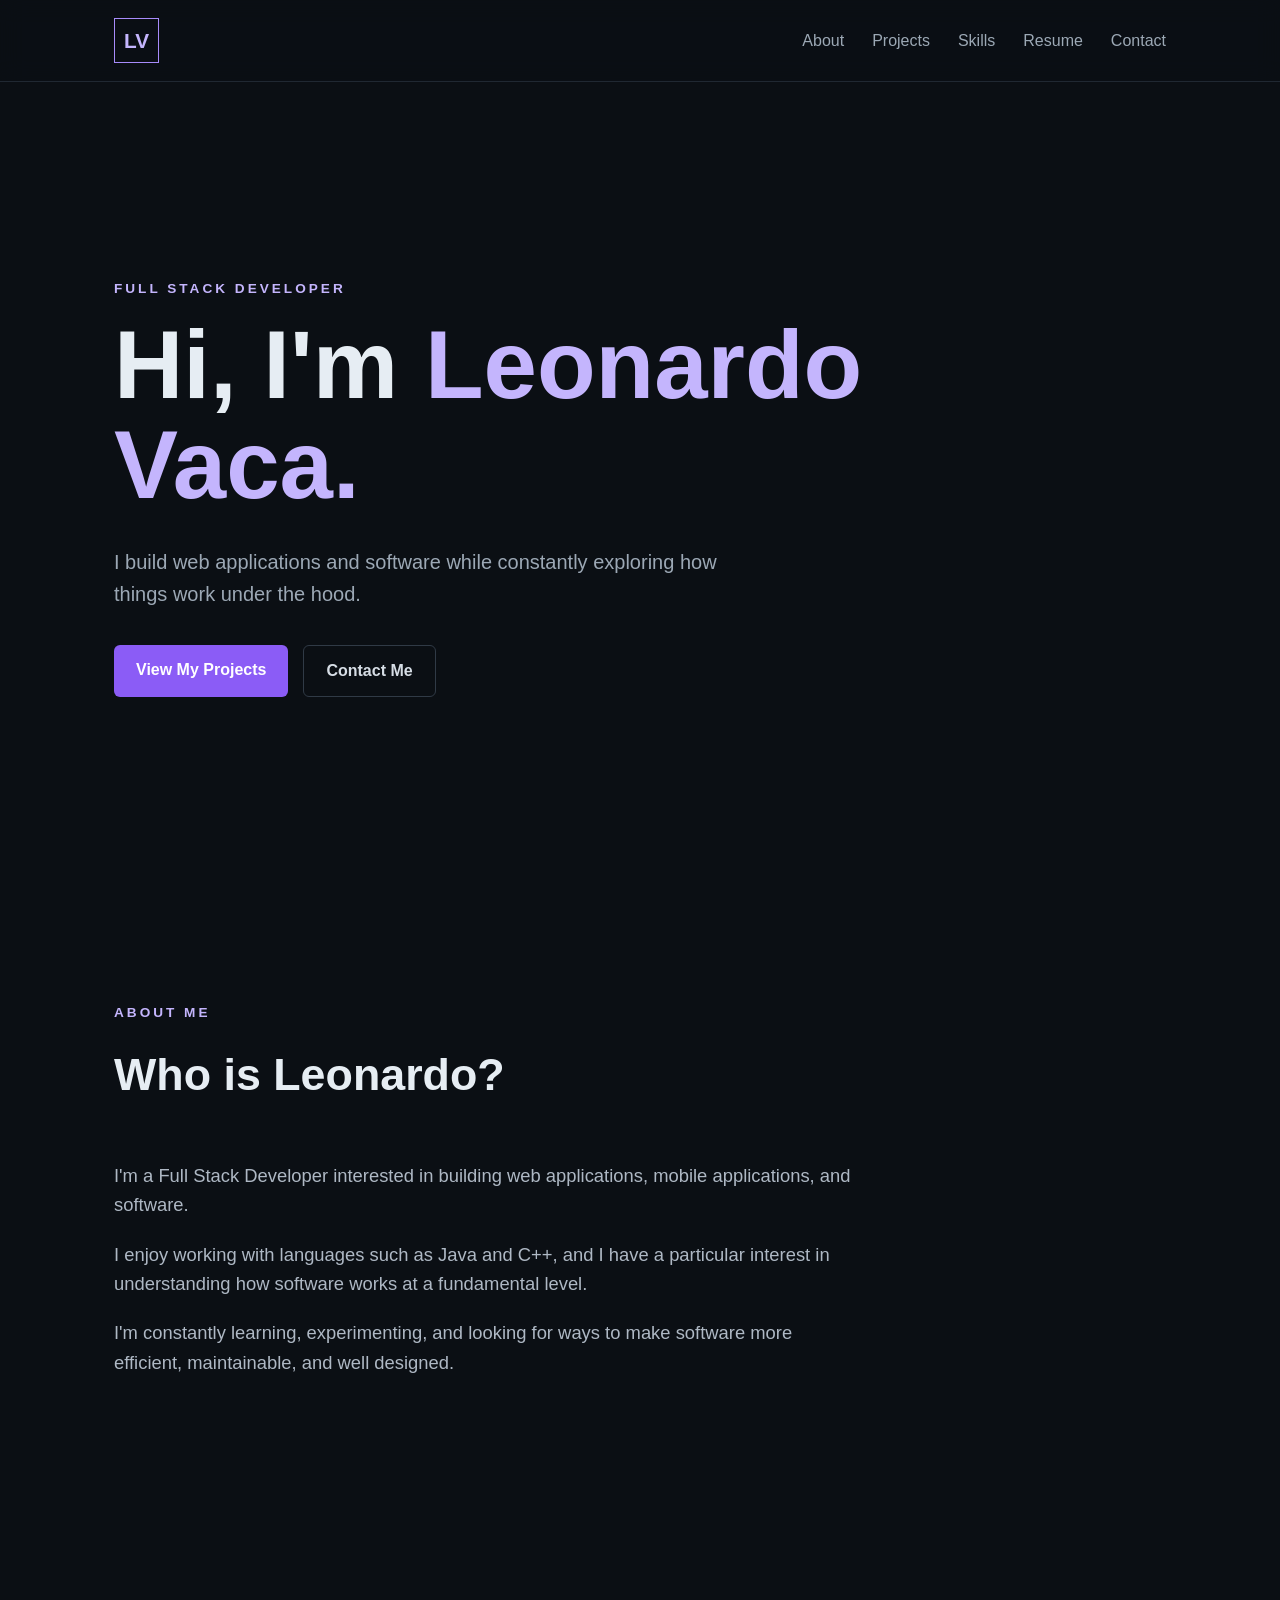
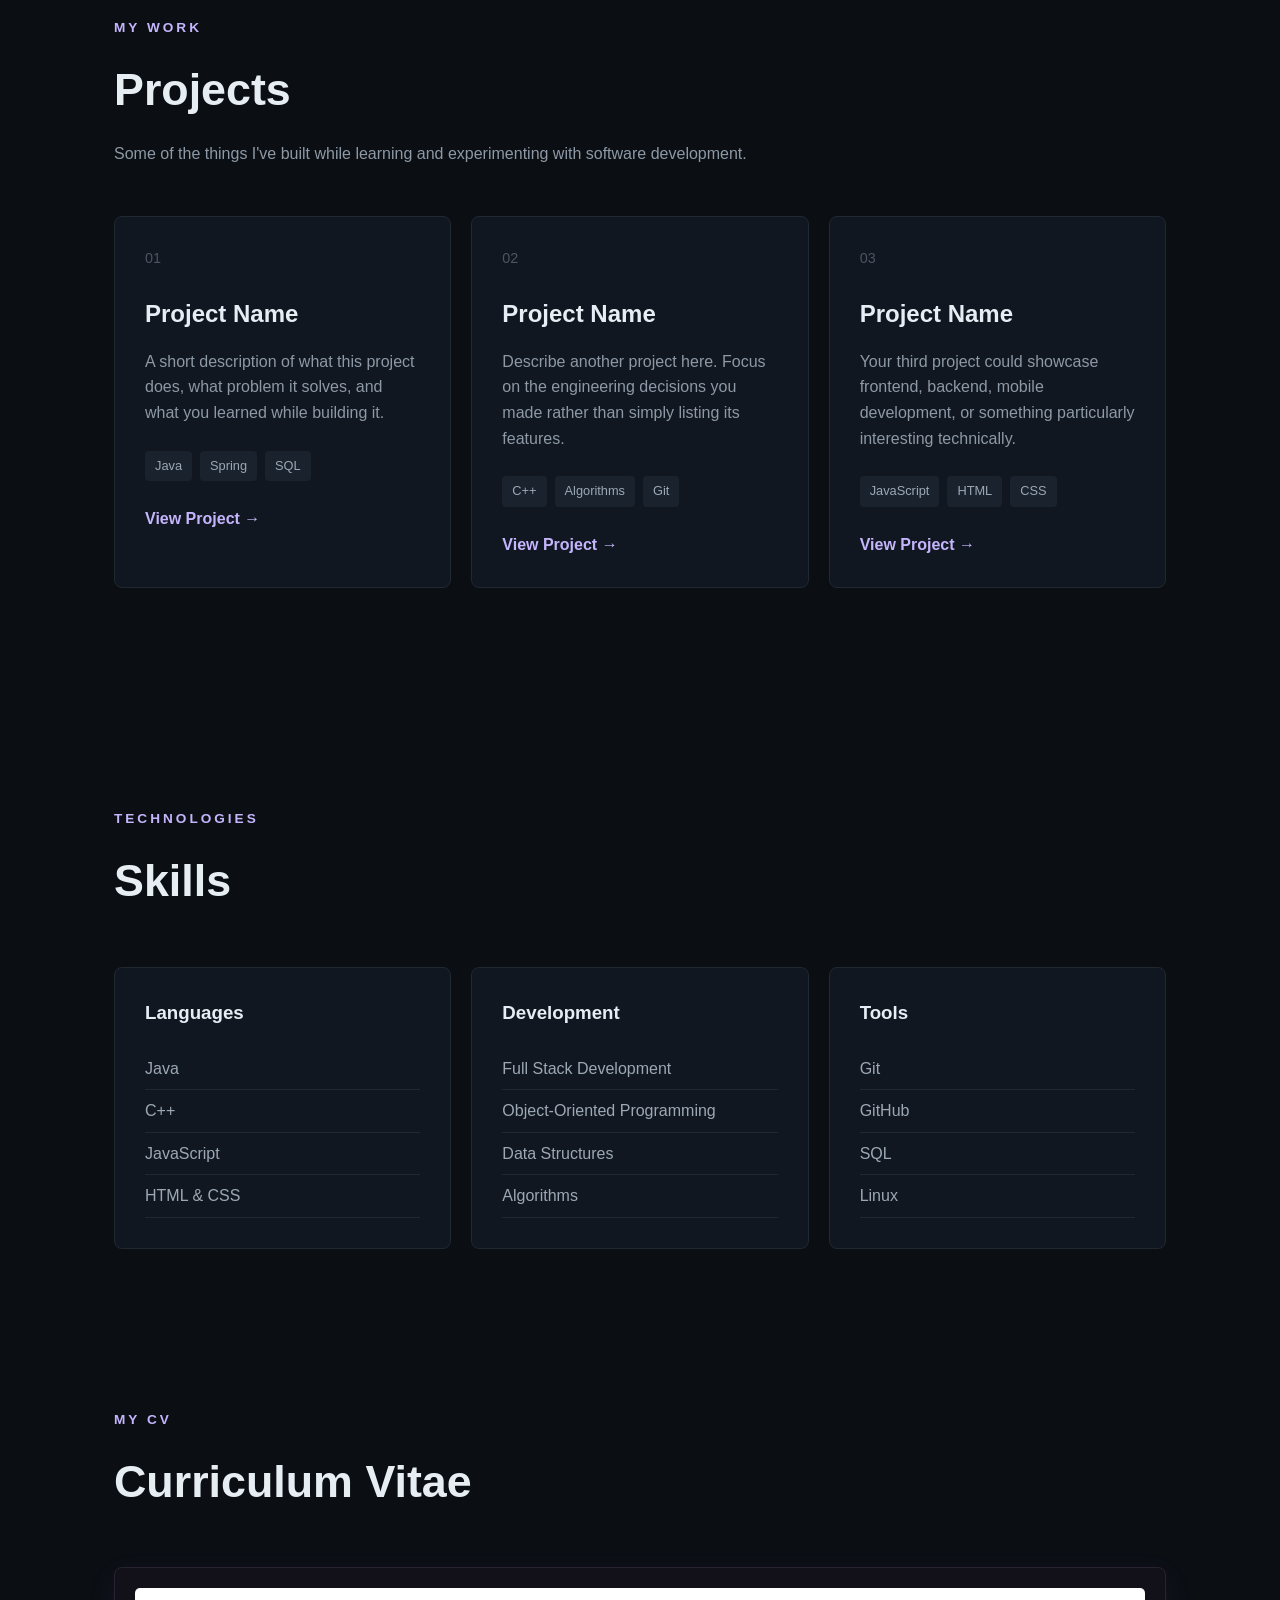
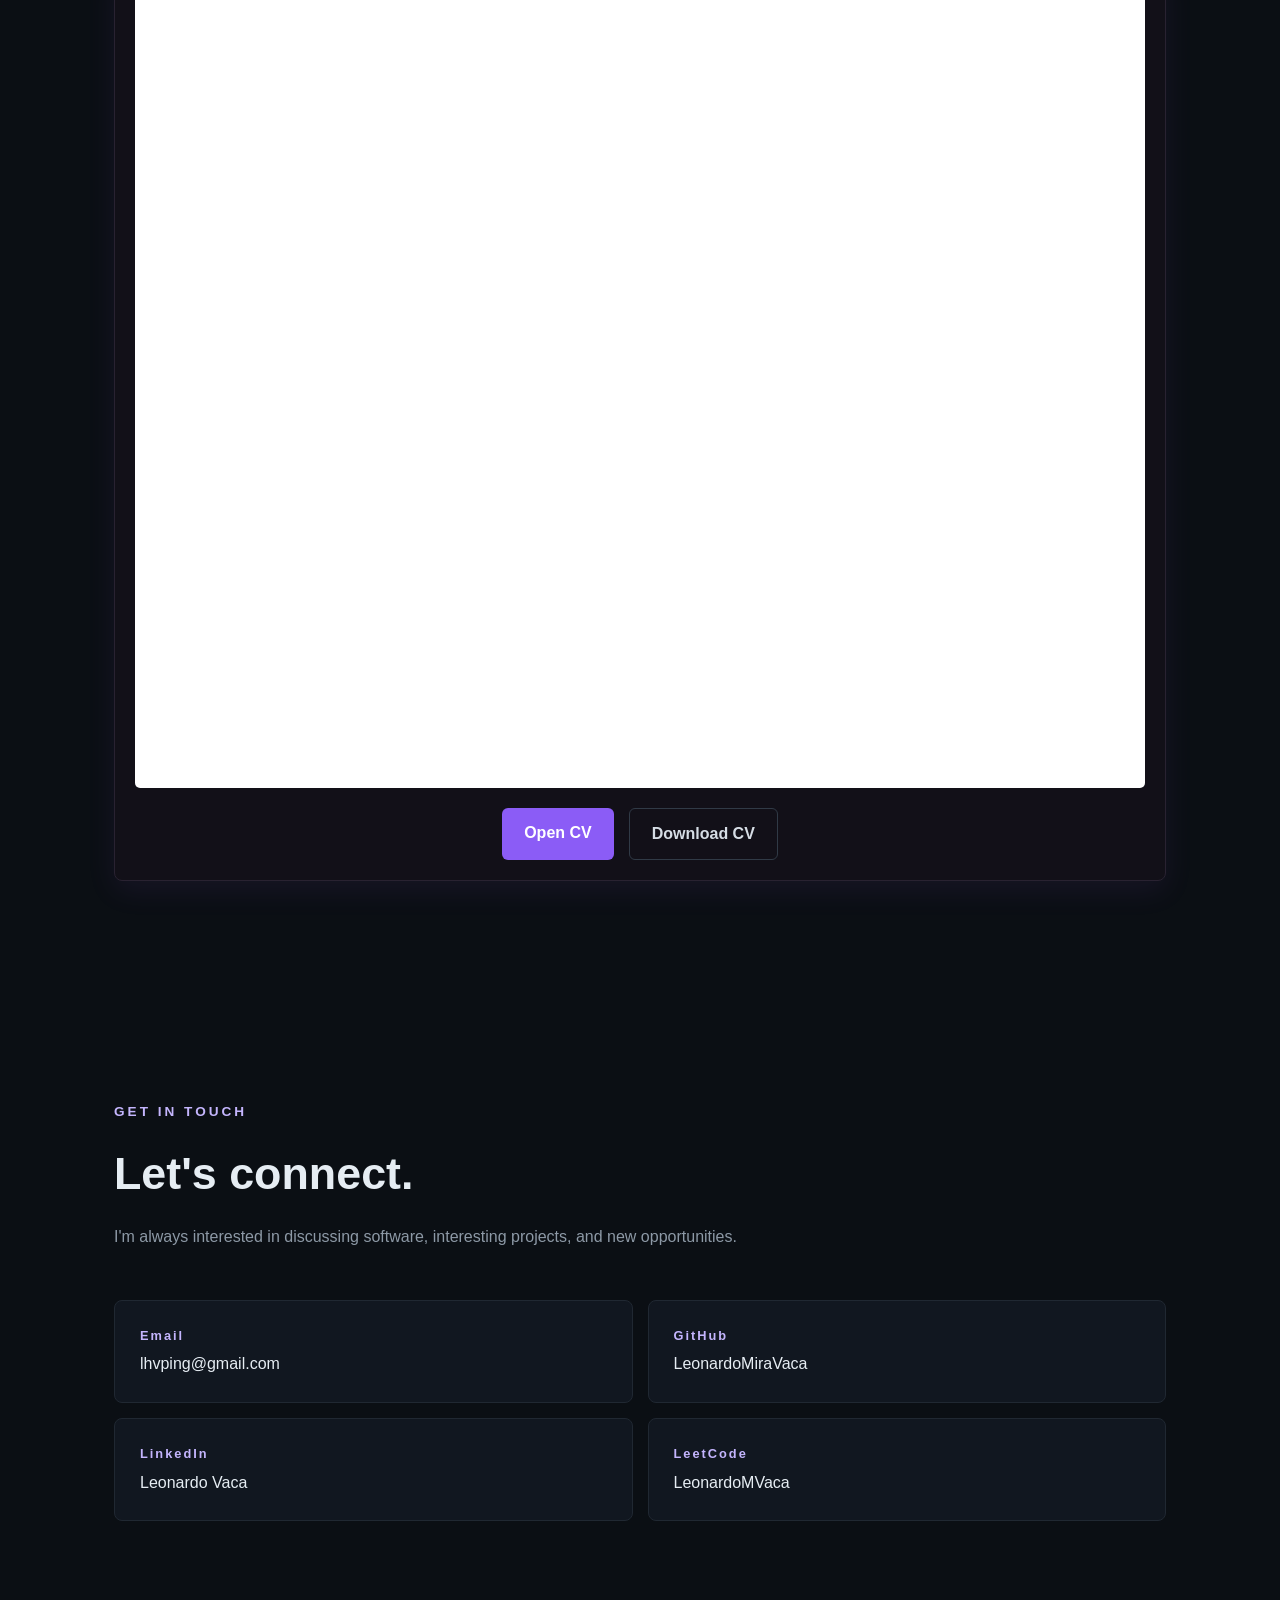
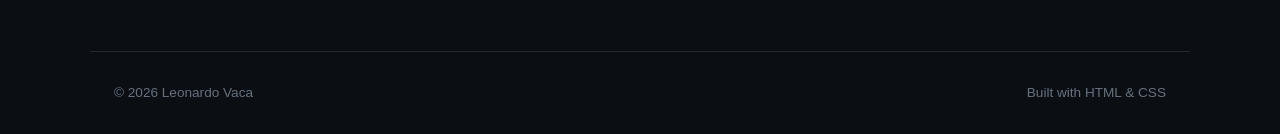
==== index.html @ f17a668e "Change the whole website" ====
<!DOCTYPE html>
<html lang="en">
<head>
    <meta charset="UTF-8">

    <meta name="viewport" content="width=device-width, initial-scale=1.0">

    <meta name="description"
          content="Leonardo Vaca — Full Stack Developer portfolio, projects, skills and resume.">

    <meta name="keywords"
          content="Leonardo Vaca, Full Stack Developer, Java, C++, JavaScript, Web Development">

    <meta name="author" content="Leonardo Vaca">

    <title>Leonardo Vaca | Full Stack Developer</title>

    <link rel="icon" href="LVlogo.png">

    <link rel="stylesheet" href="Style.css">
</head>

<body>

    <!-- Navigation -->
    <header class="navbar">
        <nav>
            <a href="#home" class="logo">LV</a>

            <div class="nav-links">
                <a href="#about">About</a>
                <a href="#projects">Projects</a>
                <a href="#skills">Skills</a>
                <a href="#resume">Resume</a>
                <a href="#contact">Contact</a>
            </div>
        </nav>
    </header>


    <main>

        <!-- Hero -->
        <section id="home" class="hero">

            <div class="hero-content">

                <p class="eyebrow">
                    FULL STACK DEVELOPER
                </p>

                <h1>
                    Hi, I'm <span>Leonardo Vaca.</span>
                </h1>

                <p class="hero-description">
                    I build web applications and software while constantly
                    exploring how things work under the hood.
                </p>

                <div class="hero-buttons">
                    <a href="#projects" class="button primary">
                        View My Projects
                    </a>

                    <a href="#contact" class="button secondary">
                        Contact Me
                    </a>
                </div>

            </div>

        </section>


        <!-- About -->
        <section id="about" class="section">

            <div class="section-heading">
                <p class="eyebrow">ABOUT ME</p>
                <h2>Who is Leonardo?</h2>
            </div>

            <div class="about-content">

                <p>
                    I'm a Full Stack Developer interested in building web
                    applications, mobile applications, and software.
                </p>

                <p>
                    I enjoy working with languages such as Java and C++,
                    and I have a particular interest in understanding how
                    software works at a fundamental level.
                </p>

                <p>
                    I'm constantly learning, experimenting, and looking for
                    ways to make software more efficient, maintainable,
                    and well designed.
                </p>

            </div>

        </section>


        <!-- Projects -->
        <section id="projects" class="section">

            <div class="section-heading">
                <p class="eyebrow">MY WORK</p>
                <h2>Projects</h2>
                <p>
                    Some of the things I've built while learning and
                    experimenting with software development.
                </p>
            </div>


            <div class="project-grid">

                <article class="project-card">

                    <div class="project-number">
                        01
                    </div>

                    <h3>Project Name</h3>

                    <p>
                        A short description of what this project does,
                        what problem it solves, and what you learned
                        while building it.
                    </p>

                    <div class="technologies">
                        <span>Java</span>
                        <span>Spring</span>
                        <span>SQL</span>
                    </div>

                    <a href="#" class="project-link">
                        View Project →
                    </a>

                </article>


                <article class="project-card">

                    <div class="project-number">
                        02
                    </div>

                    <h3>Project Name</h3>

                    <p>
                        Describe another project here. Focus on the
                        engineering decisions you made rather than
                        simply listing its features.
                    </p>

                    <div class="technologies">
                        <span>C++</span>
                        <span>Algorithms</span>
                        <span>Git</span>
                    </div>

                    <a href="#" class="project-link">
                        View Project →
                    </a>

                </article>


                <article class="project-card">

                    <div class="project-number">
                        03
                    </div>

                    <h3>Project Name</h3>

                    <p>
                        Your third project could showcase frontend,
                        backend, mobile development, or something
                        particularly interesting technically.
                    </p>

                    <div class="technologies">
                        <span>JavaScript</span>
                        <span>HTML</span>
                        <span>CSS</span>
                    </div>

                    <a href="#" class="project-link">
                        View Project →
                    </a>

                </article>

            </div>

        </section>


        <!-- Skills -->
        <section id="skills" class="section">

            <div class="section-heading">
                <p class="eyebrow">TECHNOLOGIES</p>
                <h2>Skills</h2>
            </div>


            <div class="skills-grid">

                <div class="skill-category">
                    <h3>Languages</h3>

                    <ul>
                        <li>Java</li>
                        <li>C++</li>
                        <li>JavaScript</li>
                        <li>HTML & CSS</li>
                    </ul>
                </div>


                <div class="skill-category">
                    <h3>Development</h3>

                    <ul>
                        <li>Full Stack Development</li>
                        <li>Object-Oriented Programming</li>
                        <li>Data Structures</li>
                        <li>Algorithms</li>
                    </ul>
                </div>


                <div class="skill-category">
                    <h3>Tools</h3>

                    <ul>
                        <li>Git</li>
                        <li>GitHub</li>
                        <li>SQL</li>
                        <li>Linux</li>
                    </ul>
                </div>

            </div>

        </section>

                <!-- Resume -->
            <section id="resume" class="section resume-section">

                <div class="section-heading">
                    <p class="eyebrow">MY CV</p>

                    <h2>Curriculum Vitae</h2>
                </div>

                <div class="cv-container">

                    <iframe
                        src="CV.pdf"
                        title="Leonardo Vaca CV">
                    </iframe>

                    <div class="cv-actions">
                        <a
                            href="CV.pdf"
                            target="_blank"
                            rel="noopener noreferrer"
                            class="button primary">
                            Open CV
                        </a>

                        <a
                            href="CV.pdf"
                            download="Leonardo-Vaca-CV.pdf"
                            class="button secondary">
                            Download CV
                        </a>
                    </div>

                </div>

            </section>


        <!-- Contact -->
        <section id="contact" class="section contact-section">

            <div class="section-heading">
                <p class="eyebrow">GET IN TOUCH</p>

                <h2>Let's connect.</h2>

                <p>
                    I'm always interested in discussing software,
                    interesting projects, and new opportunities.
                </p>
            </div>


            <div class="contact-links">

                <a href="mailto:lhvping@gmail.com">
                    <span>Email</span>
                    lhvping@gmail.com
                </a>

                <a href="https://github.com/LeonardoMiraVaca"
                   target="_blank"
                   rel="noopener noreferrer">
                    <span>GitHub</span>
                    LeonardoMiraVaca
                </a>

                <a href="https://www.linkedin.com/in/leonardo-vaca2578/"
                   target="_blank"
                   rel="noopener noreferrer">
                    <span>LinkedIn</span>
                    Leonardo Vaca
                </a>

                <a href="https://leetcode.com/u/LeonardoMVaca/"
                   target="_blank"
                   rel="noopener noreferrer">
                    <span>LeetCode</span>
                    LeonardoMVaca
                </a>

            </div>

        </section>

    </main>


    <!-- Footer -->
    <footer>

        <p>
            © 2026 Leonardo Vaca
        </p>

        <p>
            Built with HTML & CSS
        </p>

    </footer>

</body>
</html>
---- Style.css ----
/* =========================
   Global
========================= */

* {
    margin: 0;
    padding: 0;
    box-sizing: border-box;
}

html {
    scroll-behavior: smooth;
}

body {
    background: #0b0f14;
    color: #e6edf3;
    font-family: Arial, Helvetica, sans-serif;
    line-height: 1.6;
}

a {
    color: inherit;
    text-decoration: none;
}

section {
    scroll-margin-top: 80px;
}


/* =========================
   Navigation
========================= */

.navbar {
    position: sticky;
    top: 0;
    z-index: 1000;

    background: rgba(11, 15, 20, 0.9);
    backdrop-filter: blur(12px);

    border-bottom: 1px solid #202832;
}

.navbar nav {
    max-width: 1100px;
    margin: auto;

    padding: 18px 24px;

    display: flex;
    justify-content: space-between;
    align-items: center;
}

.logo {
    font-size: 1.3rem;
    font-weight: bold;

    border: 1px solid #a78bfa;
    padding: 5px 9px;

    color: #c4b5fd;
}

.nav-links {
    display: flex;
    gap: 28px;
}

.nav-links a {
    color: #9ca8b5;
    transition: 0.2s;
}

.nav-links a:hover {
    color: #c4b5fd;
}


/* =========================
   Hero
========================= */

.hero {
    min-height: 90vh;

    max-width: 1100px;
    margin: auto;

    padding: 120px 24px;

    display: flex;
    align-items: center;
}

.hero-content {
    max-width: 800px;
}

.eyebrow {
    color: #c4b5fd;

    font-size: 0.85rem;
    font-weight: bold;

    letter-spacing: 3px;

    margin-bottom: 15px;
}

.hero h1 {
    font-size: clamp(3rem, 8vw, 6rem);
    line-height: 1.05;

    margin-bottom: 30px;
}

.hero h1 span {
    color: #c4b5fd;
}

.hero-description {
    max-width: 650px;

    font-size: 1.25rem;
    color: #9ca8b5;

    margin-bottom: 35px;
}


/* =========================
   Buttons
========================= */

.hero-buttons {
    display: flex;
    gap: 15px;
    flex-wrap: wrap;
}

.button {
    display: inline-block;

    padding: 12px 22px;

    border-radius: 6px;

    font-weight: bold;

    transition: 0.2s;
}

.button.primary {
    background: #8b5cf6;
    color: white;
}

.button.primary:hover {
    background: #7c3aed;
    transform: translateY(-2px);
}

.button.secondary {
    border: 1px solid #303a46;
    color: #d6dde5;
}

.button.secondary:hover {
    border-color: #a78bfa;
    color: #c4b5fd;
}


/* =========================
   Sections
========================= */

.section {
    max-width: 1100px;

    margin: auto;

    padding: 110px 24px;
}

.section-heading {
    max-width: 700px;

    margin-bottom: 50px;
}

.section-heading h2 {
    font-size: 2.8rem;
    margin-bottom: 15px;
}

.section-heading > p:last-child {
    color: #8d99a6;
}


/* =========================
   About
========================= */

.about-content {
    max-width: 750px;

    font-size: 1.15rem;
    color: #aeb8c4;
}

.about-content p {
    margin-bottom: 20px;
}


/* =========================
   Projects
========================= */

.project-grid {
    display: grid;

    grid-template-columns: repeat(3, 1fr);

    gap: 20px;
}

.project-card {
    background: #111720;

    border: 1px solid #202832;

    padding: 30px;

    border-radius: 8px;

    transition: 0.25s;
}

.project-card:hover {
    transform: translateY(-6px);

    border-color: #8b5cf6;
}

.project-number {
    color: #4b5563;

    font-size: 0.9rem;

    margin-bottom: 25px;
}

.project-card h3 {
    font-size: 1.5rem;

    margin-bottom: 15px;
}

.project-card p {
    color: #8d99a6;

    margin-bottom: 25px;
}

.technologies {
    display: flex;

    flex-wrap: wrap;

    gap: 8px;

    margin-bottom: 25px;
}

.technologies span {
    background: #1a222d;

    color: #9ca8b5;

    padding: 5px 10px;

    border-radius: 4px;

    font-size: 0.8rem;
}

.project-link {
    color: #c4b5fd;

    font-weight: bold;
}


/* =========================
   Skills
========================= */

.skills-grid {
    display: grid;

    grid-template-columns: repeat(3, 1fr);

    gap: 20px;
}

.skill-category {
    padding: 30px;

    background: #111720;

    border: 1px solid #202832;

    border-radius: 8px;
}

.skill-category h3 {
    margin-bottom: 20px;
}

.skill-category ul {
    list-style: none;
}

.skill-category li {
    color: #9ca8b5;

    padding: 8px 0;

    border-bottom: 1px solid #202832;
}


/* =========================
   Resume
========================= */

.resume-section {
    padding-top: 50px;
}

.resume-card {
    background: #111720;

    border: 1px solid #202832;

    border-radius: 8px;

    padding: 45px;

    display: flex;

    justify-content: space-between;

    align-items: center;

    gap: 30px;
}

.resume-card h2 {
    font-size: 2.3rem;

    margin-bottom: 10px;
}

.resume-card p:last-child {
    color: #8d99a6;
}


/* =========================
   Contact
========================= */

.contact-section {
    padding-bottom: 130px;
}

.contact-links {
    display: grid;

    grid-template-columns: repeat(2, 1fr);

    gap: 15px;
}

.contact-links a {
    padding: 25px;

    background: #111720;

    border: 1px solid #202832;

    border-radius: 8px;

    transition: 0.2s;
}

.contact-links a:hover {
    border-color: #8b5cf6;
}

.contact-links span {
    display: block;

    color: #c4b5fd;

    font-size: 0.8rem;

    font-weight: bold;

    letter-spacing: 2px;

    margin-bottom: 5px;
}


/* =========================
   Footer
========================= */

footer {
    border-top: 1px solid #202832;

    max-width: 1100px;

    margin: auto;

    padding: 30px 24px;

    display: flex;

    justify-content: space-between;

    color: #66717d;

    font-size: 0.85rem;
}


/* =========================
   Mobile
========================= */

@media (max-width: 800px) {

    .nav-links {
        gap: 12px;

        font-size: 0.85rem;
    }

    .hero {
        min-height: 80vh;

        padding-top: 80px;
    }

    .project-grid,
    .skills-grid {
        grid-template-columns: 1fr;
    }

    .contact-links {
        grid-template-columns: 1fr;
    }

    .resume-card {
        flex-direction: column;

        align-items: flex-start;
    }
}


@media (max-width: 500px) {

    .navbar nav {
        padding: 15px;
    }

    .nav-links {
        display: none;
    }

    .hero {
        padding: 80px 20px;
    }

    .section {
        padding: 80px 20px;
    }

    .hero h1 {
        font-size: 3rem;
    }

    .section-heading h2 {
        font-size: 2.2rem;
    }

    footer {
        flex-direction: column;
        gap: 10px;
    }
}

/* =========================
   CV
========================= */

.cv-container {
    width: 100%;

    background: #121018;

    border: 1px solid #292231;

    border-radius: 8px;

    padding: 20px;

    box-shadow: 0 10px 30px rgba(168, 85, 247, 0.08);
}

.cv-container iframe {
    width: 100%;
    height: 800px;

    display: block;

    border: none;

    border-radius: 5px;

    background: #ffffff;
}

.cv-actions {
    display: flex;

    justify-content: center;

    gap: 15px;

    margin-top: 20px;

    flex-wrap: wrap;
}


/* =========================
   CV Mobile
========================= */

@media (max-width: 800px) {

    .cv-container {
        padding: 10px;
    }

    .cv-container iframe {
        height: 600px;
    }
}

@media (max-width: 500px) {

    .cv-container iframe {
        height: 500px;
    }

    .cv-actions {
        flex-direction: column;
    }

    .cv-actions .button {
        width: 100%;
        text-align: center;
    }
}
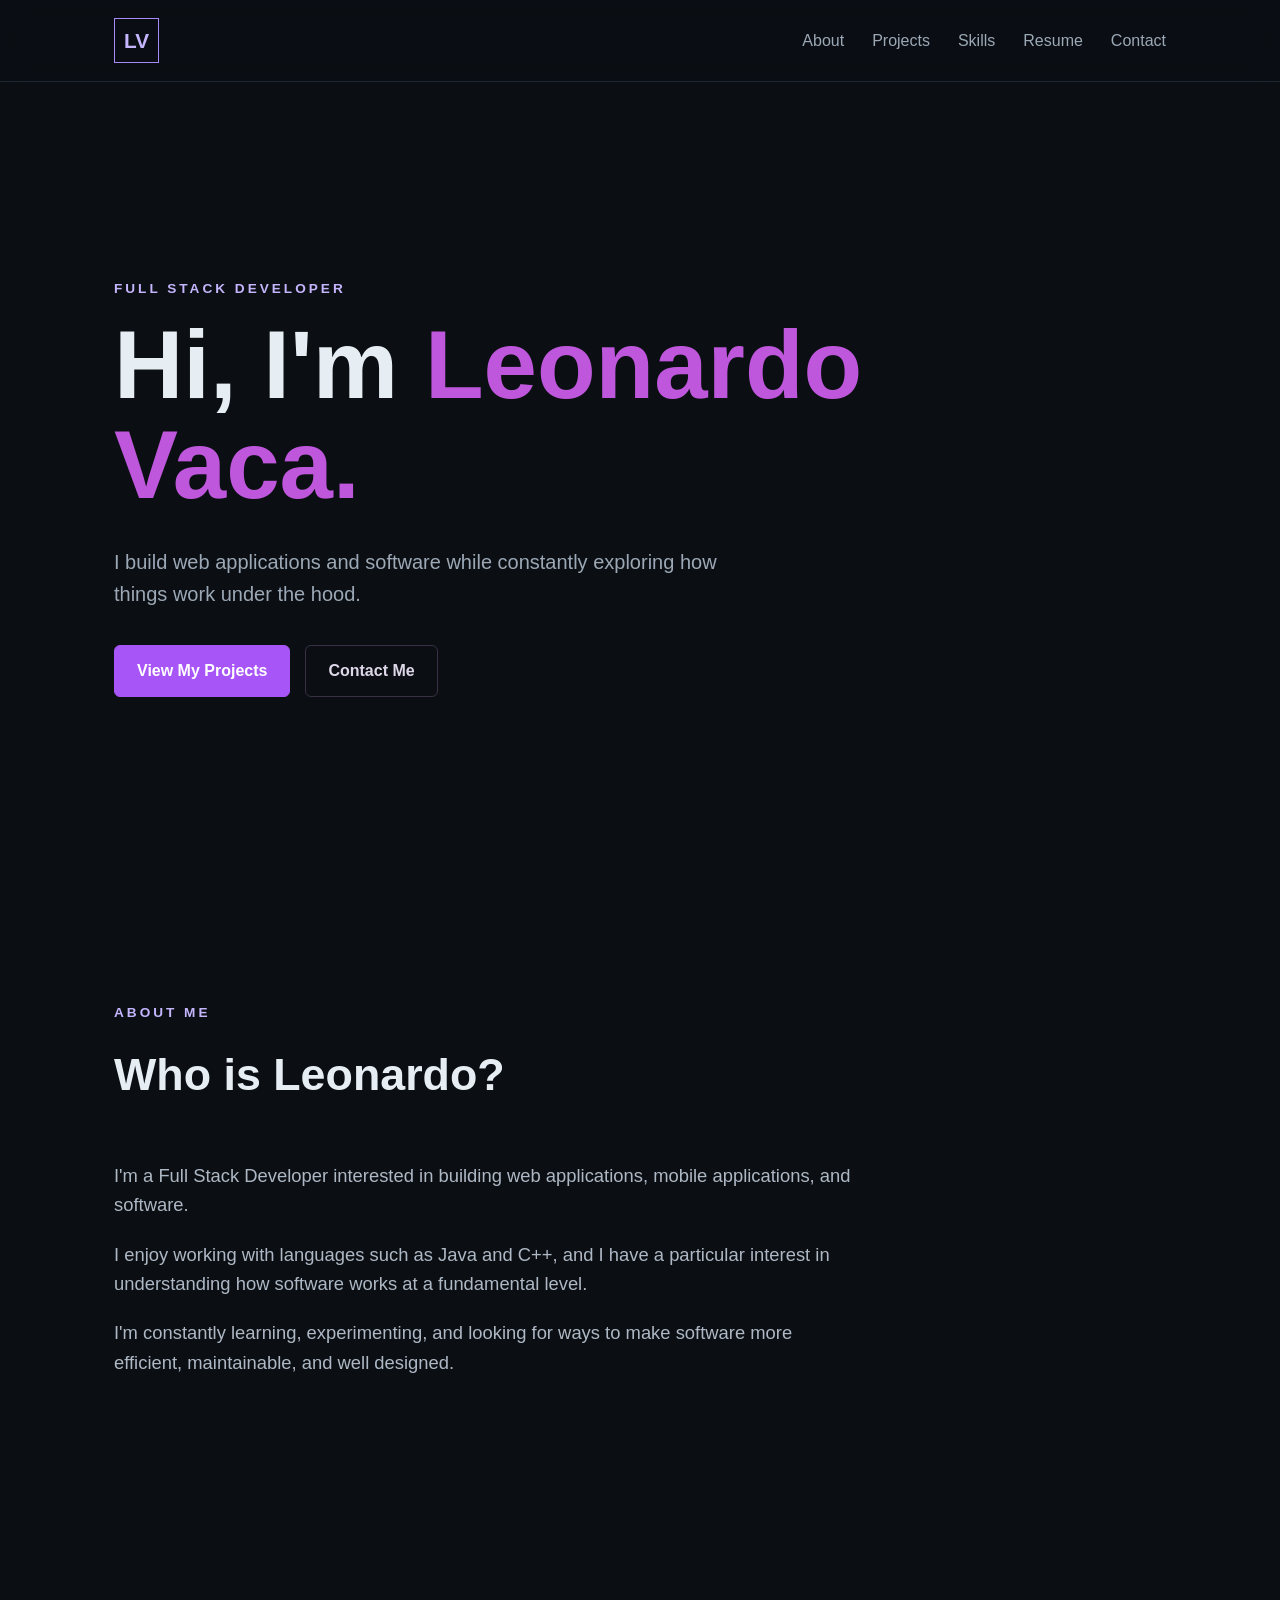
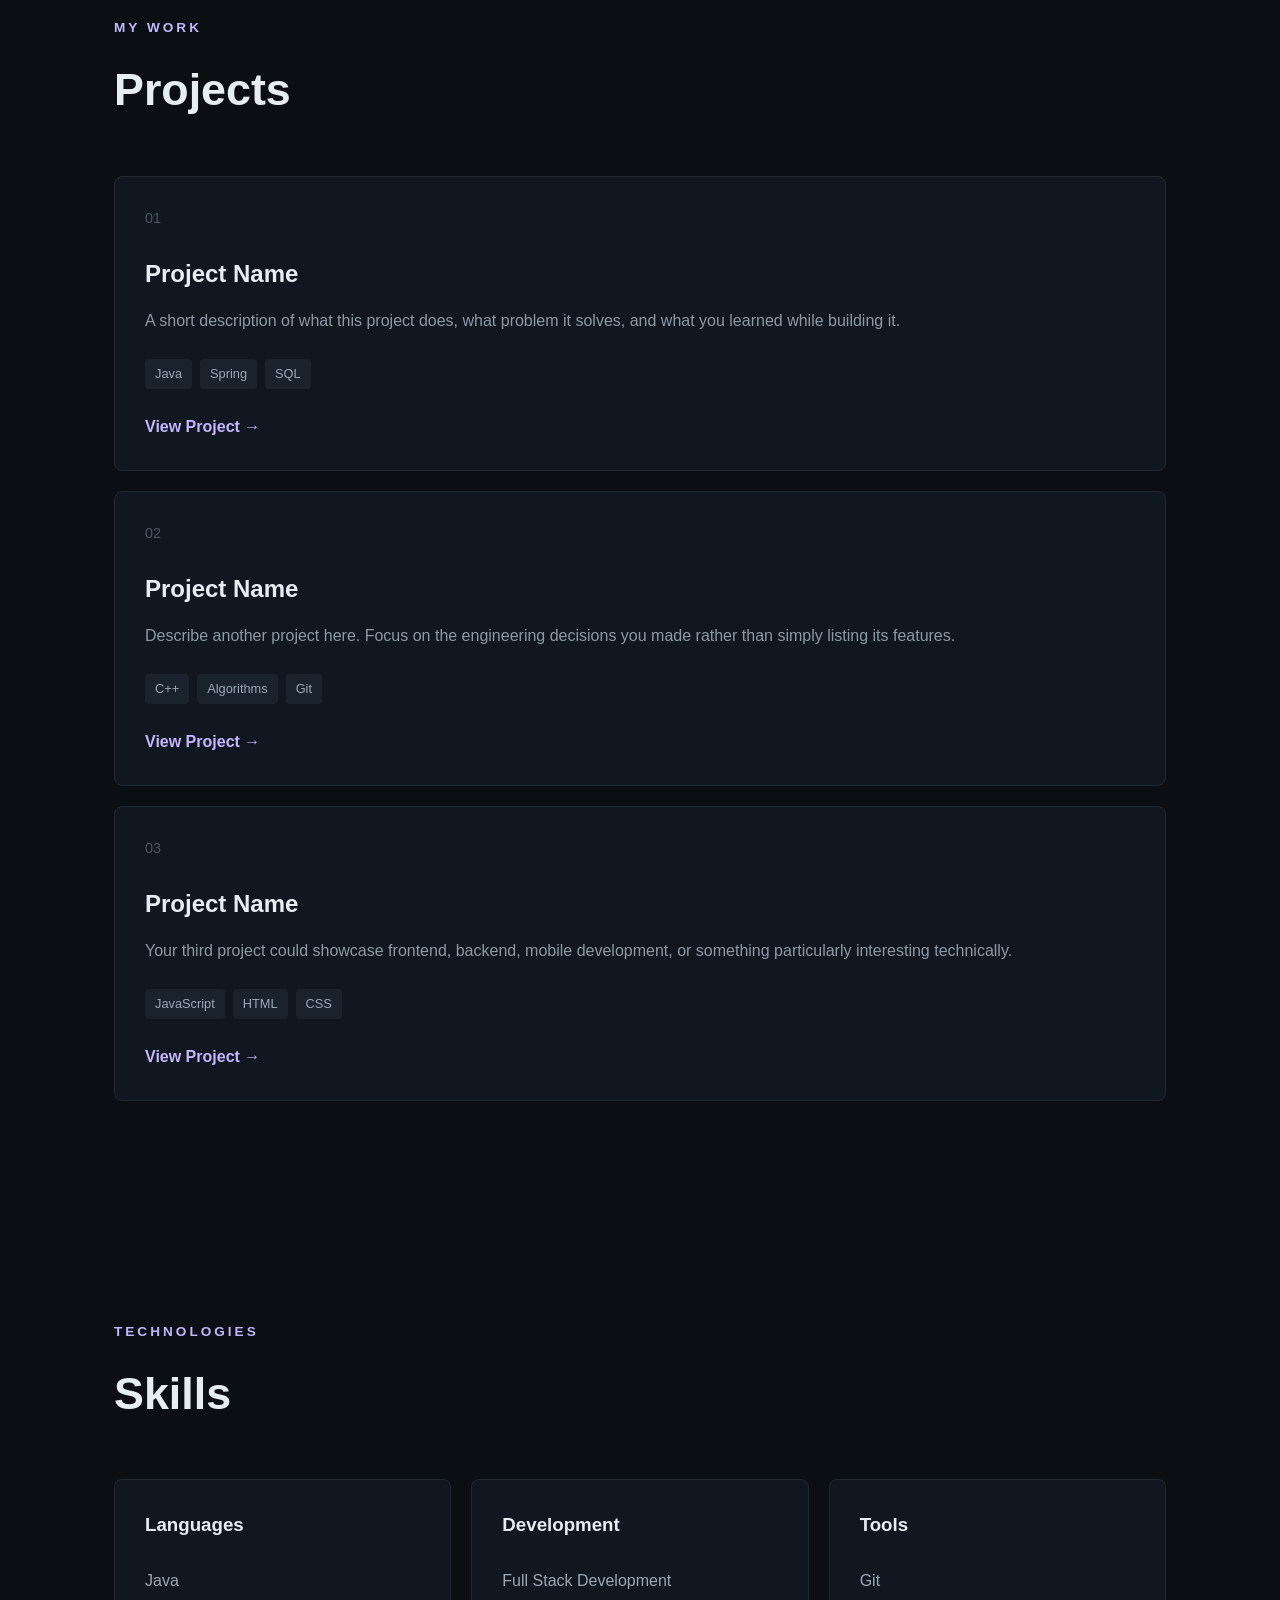
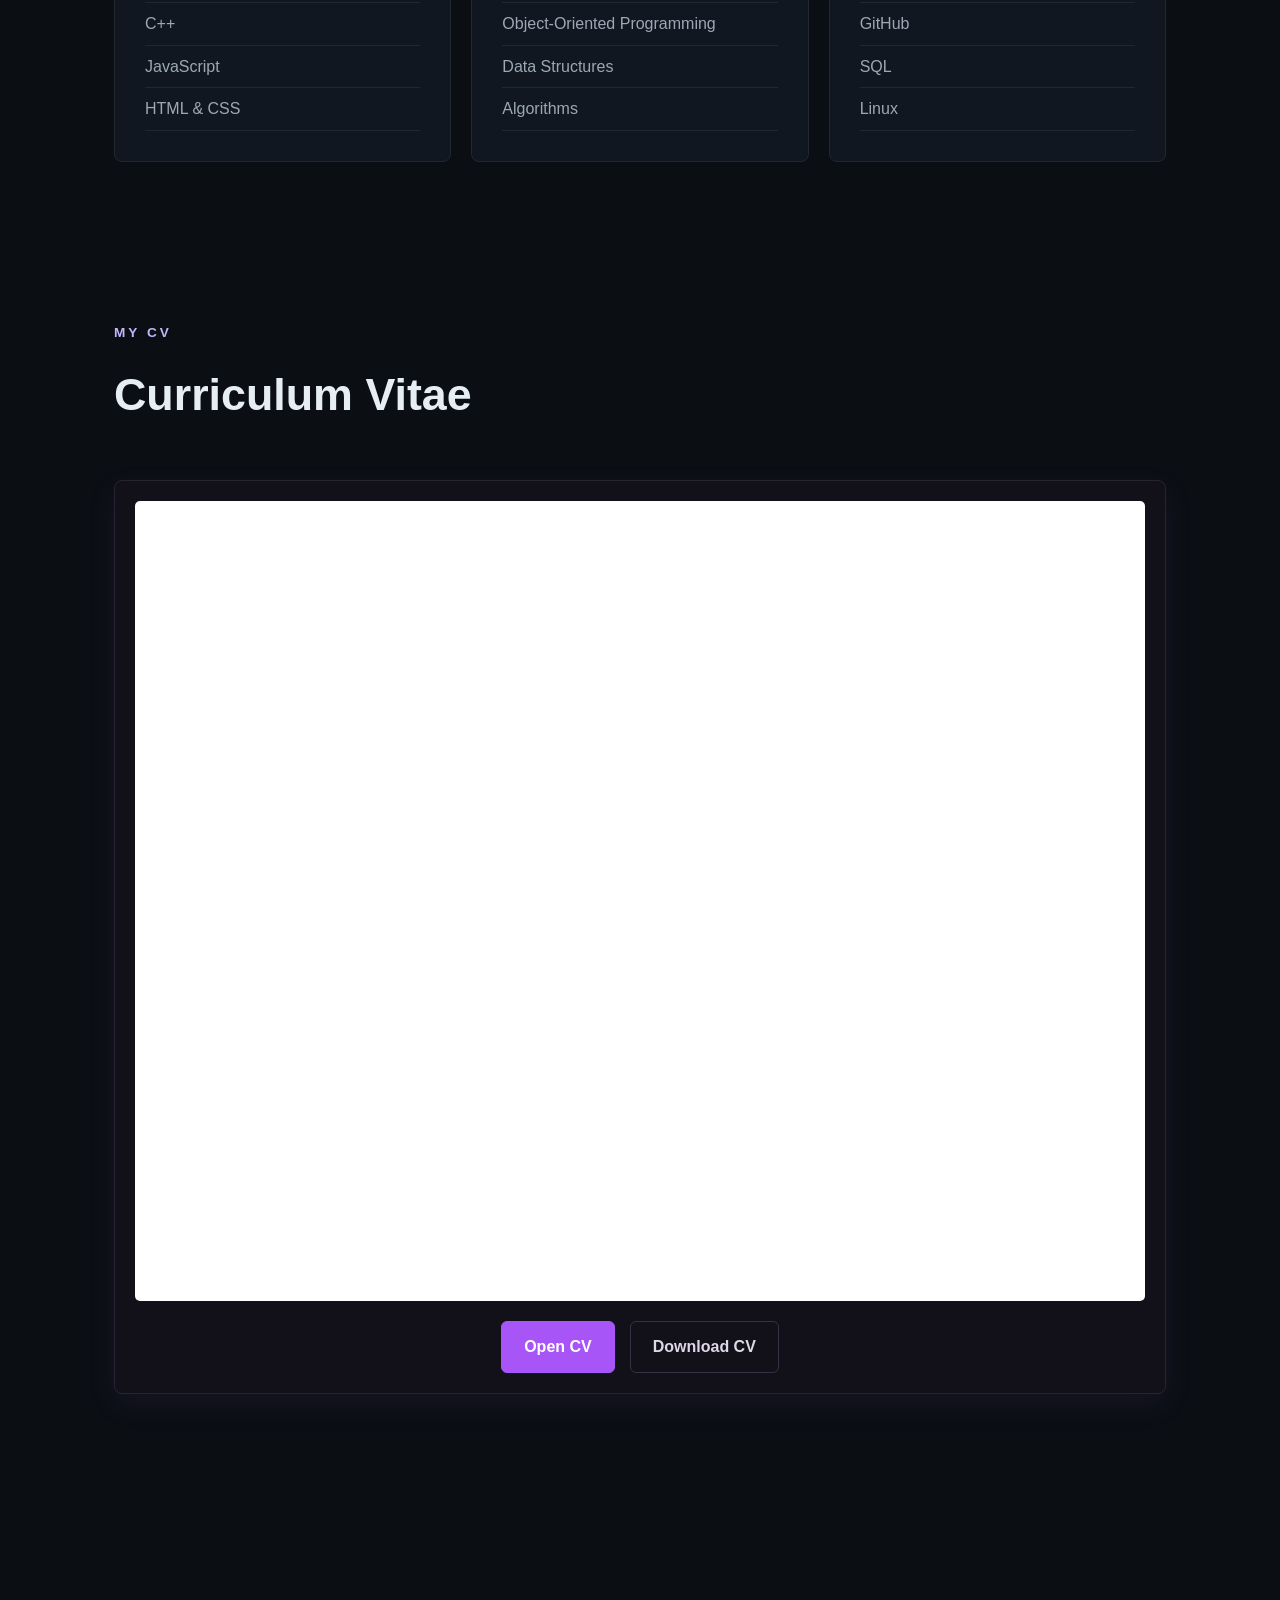
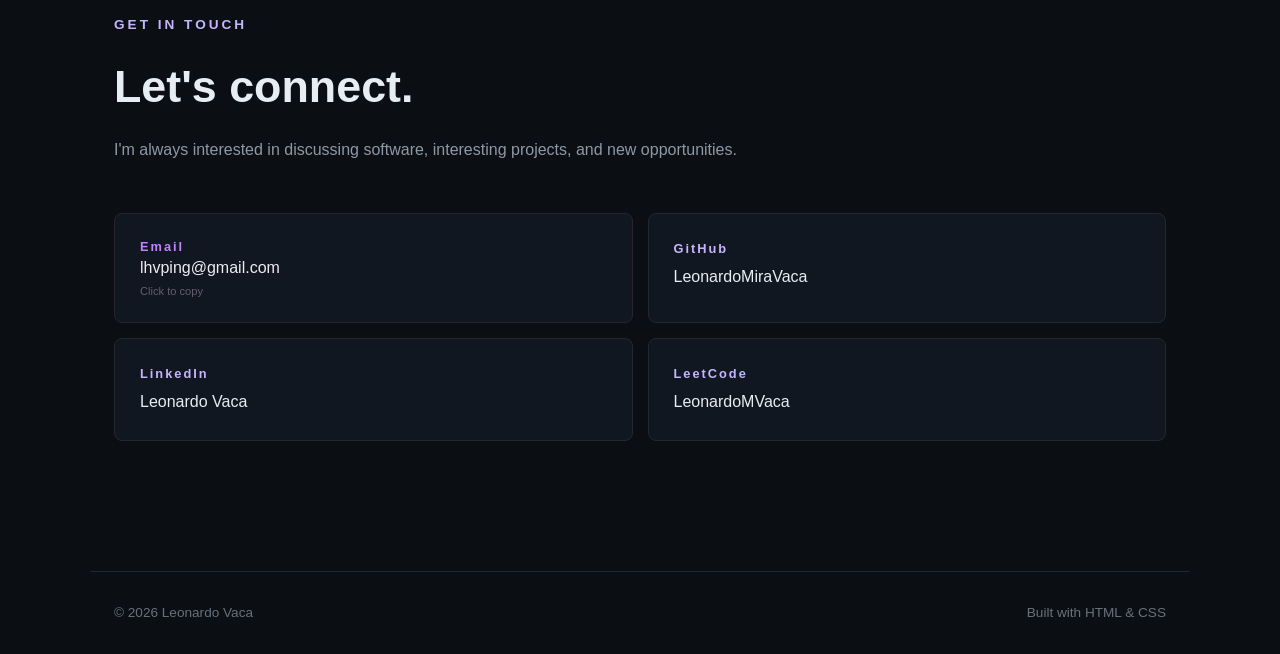
==== commit 951d0f5a: "Revert "Merge branch 'main' of https://github.com/LeonardoMiraVaca/MyFirstProject" This reverts comm" ====
--- a/index.html
+++ b/index.html
@@ -111,10 +111,7 @@
             <div class="section-heading">
                 <p class="eyebrow">MY WORK</p>
                 <h2>Projects</h2>
-                <p>
-                    Some of the things I've built while learning and
-                    experimenting with software development.
-                </p>
+
             </div>
 
 
@@ -307,13 +304,33 @@
                 </p>
             </div>
 
+            <script>
+                function copyEmail() {
+                    const email = "lhvping@gmail.com";
+                    const message = document.getElementById("copy-message");
+
+                    navigator.clipboard.writeText(email)
+                        .then(() => {
+                            message.textContent = "Copied!";
+
+                            setTimeout(() => {
+                                message.textContent = "Click to copy";
+                            }, 2000);
+                        })
+                        .catch(() => {
+                            message.textContent = "Unable to copy";
+                        });
+                    }
+            </script>
+
 
             <div class="contact-links">
 
-                <a href="mailto:lhvping@gmail.com">
+                <button class="contact-item email-copy" onclick="copyEmail()">
                     <span>Email</span>
-                    lhvping@gmail.com
-                </a>
+                    <strong>lhvping@gmail.com</strong>
+                    <small id="copy-message">Click to copy</small>
+                </button>
 
                 <a href="https://github.com/LeonardoMiraVaca"
                    target="_blank"
--- a/Style.css
+++ b/Style.css
@@ -119,7 +119,7 @@
 }
 
 .hero h1 span {
-    color: #c4b5fd;
+    color: #bf57dc;
 }
 
 .hero-description {
@@ -226,7 +226,7 @@
 .project-grid {
     display: grid;
 
-    grid-template-columns: repeat(3, 1fr);
+    grid-template-rows: repeat(3, 1fr);
 
     gap: 20px;
 }
@@ -584,4 +584,150 @@
         width: 100%;
         text-align: center;
     }
-}+}
+
+/* =========================
+   Neon Buttons
+========================= */
+
+.button {
+    display: inline-block;
+
+    padding: 12px 22px;
+
+    border-radius: 6px;
+
+    font-weight: bold;
+
+    border: 1px solid transparent;
+
+    transition:
+        color 0.25s ease,
+        background 0.25s ease,
+        border-color 0.25s ease,
+        box-shadow 0.25s ease,
+        transform 0.25s ease;
+}
+
+
+/* Primary Button */
+
+.button.primary {
+    background: #a855f7;
+    color: white;
+
+    border-color: #a855f7;
+}
+
+.button.primary:hover {
+    background: #9333ea;
+
+    border-color: #c084fc;
+
+    box-shadow:
+        0 0 5px #a855f7,
+        0 0 15px #a855f7,
+        0 0 30px rgba(168, 85, 247, 0.7);
+
+    transform: translateY(-2px);
+}
+
+
+/* Secondary Button */
+
+.button.secondary {
+    background: transparent;
+
+    border: 1px solid #383044;
+
+    color: #ded7e8;
+}
+
+.button.secondary:hover {
+    color: #c084fc;
+
+    border-color: #c084fc;
+
+    box-shadow:
+        0 0 5px #a855f7,
+        0 0 15px #a855f7,
+        0 0 30px rgba(168, 85, 247, 0.5);
+
+    transform: translateY(-2px);
+}
+
+/* =========================
+   Copy Email
+========================= */
+
+.email-copy {
+    width: 100%;
+
+    padding: 25px;
+
+    background: #111720;
+
+    border: 1px solid #292231;
+
+    border-radius: 8px;
+
+    color: #eeeaf5;
+
+    font-family: inherit;
+
+    text-align: left;
+
+    cursor: pointer;
+
+    transition:
+        border-color 0.25s ease,
+        box-shadow 0.25s ease,
+        transform 0.25s ease;
+}
+
+.email-copy:hover {
+    border-color: #a855f7;
+
+    box-shadow:
+        0 0 5px #a855f7,
+        0 0 15px rgba(168, 85, 247, 0.5),
+        0 0 30px rgba(168, 85, 247, 0.2);
+
+    transform: translateY(-2px);
+}
+
+.email-copy span {
+    display: block;
+
+    color: #c084fc;
+
+    font-size: 0.8rem;
+
+    font-weight: bold;
+
+    letter-spacing: 2px;
+
+    margin-bottom: 5px;
+}
+
+.email-copy strong {
+    display: block;
+
+    font-size: 1rem;
+
+    font-weight: normal;
+}
+
+.email-copy small {
+    display: block;
+
+    color: #665c70;
+
+    margin-top: 8px;
+
+    transition: color 0.2s ease;
+}
+
+.email-copy:hover small {
+    color: #c084fc;
+}   
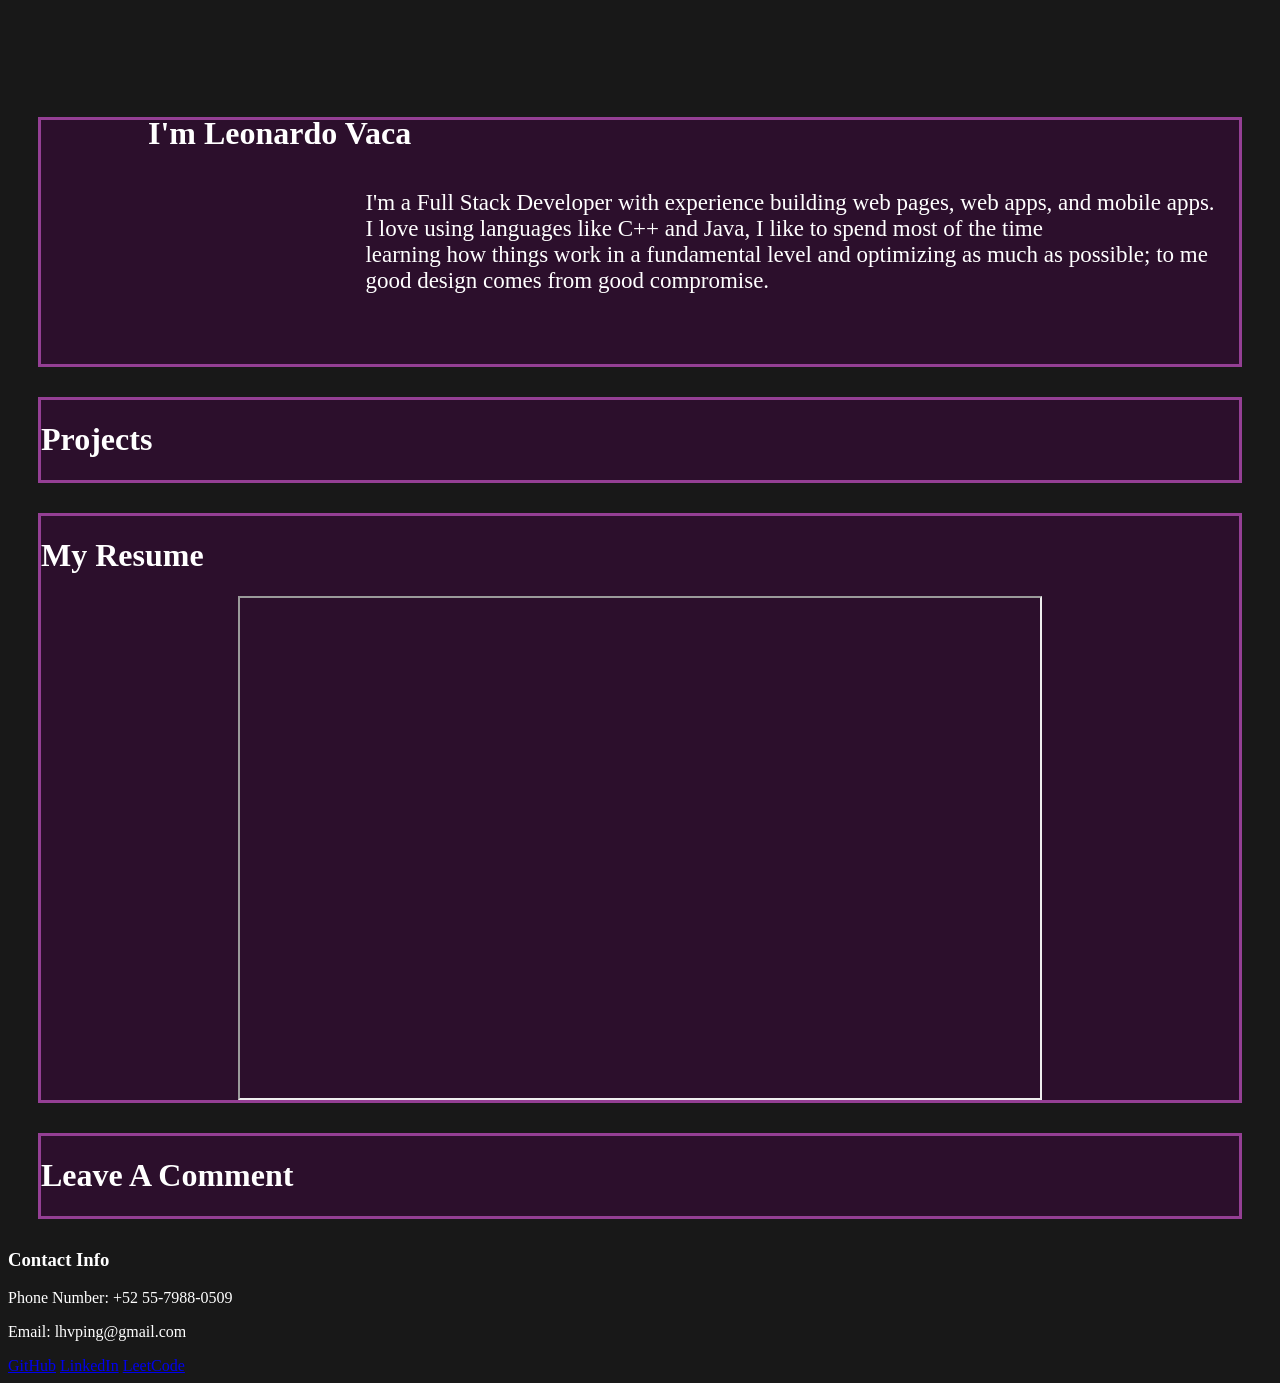
==== commit 6c7b3a09: "Back to the original design" ====
--- a/index.html
+++ b/index.html
@@ -1,377 +1,44 @@
 <!DOCTYPE html>
-<html lang="en">
-<head>
-    <meta charset="UTF-8">
-
-    <meta name="viewport" content="width=device-width, initial-scale=1.0">
-
-    <meta name="description"
-          content="Leonardo Vaca — Full Stack Developer portfolio, projects, skills and resume.">
-
-    <meta name="keywords"
-          content="Leonardo Vaca, Full Stack Developer, Java, C++, JavaScript, Web Development">
-
-    <meta name="author" content="Leonardo Vaca">
-
-    <title>Leonardo Vaca | Full Stack Developer</title>
-
-    <link rel="icon" href="LVlogo.png">
-
-    <link rel="stylesheet" href="Style.css">
-</head>
-
-<body>
-
-    <!-- Navigation -->
-    <header class="navbar">
-        <nav>
-            <a href="#home" class="logo">LV</a>
-
-            <div class="nav-links">
-                <a href="#about">About</a>
-                <a href="#projects">Projects</a>
-                <a href="#skills">Skills</a>
-                <a href="#resume">Resume</a>
-                <a href="#contact">Contact</a>
-            </div>
-        </nav>
-    </header>
-
-
-    <main>
-
-        <!-- Hero -->
-        <section id="home" class="hero">
-
-            <div class="hero-content">
-
-                <p class="eyebrow">
-                    FULL STACK DEVELOPER
-                </p>
-
-                <h1>
-                    Hi, I'm <span>Leonardo Vaca.</span>
-                </h1>
-
-                <p class="hero-description">
-                    I build web applications and software while constantly
-                    exploring how things work under the hood.
-                </p>
-
-                <div class="hero-buttons">
-                    <a href="#projects" class="button primary">
-                        View My Projects
-                    </a>
-
-                    <a href="#contact" class="button secondary">
-                        Contact Me
-                    </a>
-                </div>
-
-            </div>
-
-        </section>
-
-
-        <!-- About -->
-        <section id="about" class="section">
-
-            <div class="section-heading">
-                <p class="eyebrow">ABOUT ME</p>
-                <h2>Who is Leonardo?</h2>
-            </div>
-
-            <div class="about-content">
-
-                <p>
-                    I'm a Full Stack Developer interested in building web
-                    applications, mobile applications, and software.
-                </p>
-
-                <p>
-                    I enjoy working with languages such as Java and C++,
-                    and I have a particular interest in understanding how
-                    software works at a fundamental level.
-                </p>
-
-                <p>
-                    I'm constantly learning, experimenting, and looking for
-                    ways to make software more efficient, maintainable,
-                    and well designed.
-                </p>
-
-            </div>
-
-        </section>
-
-
-        <!-- Projects -->
-        <section id="projects" class="section">
-
-            <div class="section-heading">
-                <p class="eyebrow">MY WORK</p>
-                <h2>Projects</h2>
-
-            </div>
-
-
-            <div class="project-grid">
-
-                <article class="project-card">
-
-                    <div class="project-number">
-                        01
-                    </div>
-
-                    <h3>Project Name</h3>
-
-                    <p>
-                        A short description of what this project does,
-                        what problem it solves, and what you learned
-                        while building it.
-                    </p>
-
-                    <div class="technologies">
-                        <span>Java</span>
-                        <span>Spring</span>
-                        <span>SQL</span>
-                    </div>
-
-                    <a href="#" class="project-link">
-                        View Project →
-                    </a>
-
-                </article>
-
-
-                <article class="project-card">
-
-                    <div class="project-number">
-                        02
-                    </div>
-
-                    <h3>Project Name</h3>
-
-                    <p>
-                        Describe another project here. Focus on the
-                        engineering decisions you made rather than
-                        simply listing its features.
-                    </p>
-
-                    <div class="technologies">
-                        <span>C++</span>
-                        <span>Algorithms</span>
-                        <span>Git</span>
-                    </div>
-
-                    <a href="#" class="project-link">
-                        View Project →
-                    </a>
-
-                </article>
-
-
-                <article class="project-card">
-
-                    <div class="project-number">
-                        03
-                    </div>
-
-                    <h3>Project Name</h3>
-
-                    <p>
-                        Your third project could showcase frontend,
-                        backend, mobile development, or something
-                        particularly interesting technically.
-                    </p>
-
-                    <div class="technologies">
-                        <span>JavaScript</span>
-                        <span>HTML</span>
-                        <span>CSS</span>
-                    </div>
-
-                    <a href="#" class="project-link">
-                        View Project →
-                    </a>
-
-                </article>
-
-            </div>
-
-        </section>
-
-
-        <!-- Skills -->
-        <section id="skills" class="section">
-
-            <div class="section-heading">
-                <p class="eyebrow">TECHNOLOGIES</p>
-                <h2>Skills</h2>
-            </div>
-
-
-            <div class="skills-grid">
-
-                <div class="skill-category">
-                    <h3>Languages</h3>
-
-                    <ul>
-                        <li>Java</li>
-                        <li>C++</li>
-                        <li>JavaScript</li>
-                        <li>HTML & CSS</li>
-                    </ul>
-                </div>
-
-
-                <div class="skill-category">
-                    <h3>Development</h3>
-
-                    <ul>
-                        <li>Full Stack Development</li>
-                        <li>Object-Oriented Programming</li>
-                        <li>Data Structures</li>
-                        <li>Algorithms</li>
-                    </ul>
-                </div>
-
-
-                <div class="skill-category">
-                    <h3>Tools</h3>
-
-                    <ul>
-                        <li>Git</li>
-                        <li>GitHub</li>
-                        <li>SQL</li>
-                        <li>Linux</li>
-                    </ul>
-                </div>
-
-            </div>
-
-        </section>
-
-                <!-- Resume -->
-            <section id="resume" class="section resume-section">
-
-                <div class="section-heading">
-                    <p class="eyebrow">MY CV</p>
-
-                    <h2>Curriculum Vitae</h2>
-                </div>
-
-                <div class="cv-container">
-
-                    <iframe
-                        src="CV.pdf"
-                        title="Leonardo Vaca CV">
-                    </iframe>
-
-                    <div class="cv-actions">
-                        <a
-                            href="CV.pdf"
-                            target="_blank"
-                            rel="noopener noreferrer"
-                            class="button primary">
-                            Open CV
-                        </a>
-
-                        <a
-                            href="CV.pdf"
-                            download="Leonardo-Vaca-CV.pdf"
-                            class="button secondary">
-                            Download CV
-                        </a>
-                    </div>
-
-                </div>
-
-            </section>
-
-
-        <!-- Contact -->
-        <section id="contact" class="section contact-section">
-
-            <div class="section-heading">
-                <p class="eyebrow">GET IN TOUCH</p>
-
-                <h2>Let's connect.</h2>
-
-                <p>
-                    I'm always interested in discussing software,
-                    interesting projects, and new opportunities.
-                </p>
-            </div>
-
-            <script>
-                function copyEmail() {
-                    const email = "lhvping@gmail.com";
-                    const message = document.getElementById("copy-message");
-
-                    navigator.clipboard.writeText(email)
-                        .then(() => {
-                            message.textContent = "Copied!";
-
-                            setTimeout(() => {
-                                message.textContent = "Click to copy";
-                            }, 2000);
-                        })
-                        .catch(() => {
-                            message.textContent = "Unable to copy";
-                        });
-                    }
-            </script>
-
-
-            <div class="contact-links">
-
-                <button class="contact-item email-copy" onclick="copyEmail()">
-                    <span>Email</span>
-                    <strong>lhvping@gmail.com</strong>
-                    <small id="copy-message">Click to copy</small>
-                </button>
-
-                <a href="https://github.com/LeonardoMiraVaca"
-                   target="_blank"
-                   rel="noopener noreferrer">
-                    <span>GitHub</span>
-                    LeonardoMiraVaca
-                </a>
-
-                <a href="https://www.linkedin.com/in/leonardo-vaca2578/"
-                   target="_blank"
-                   rel="noopener noreferrer">
-                    <span>LinkedIn</span>
-                    Leonardo Vaca
-                </a>
-
-                <a href="https://leetcode.com/u/LeonardoMVaca/"
-                   target="_blank"
-                   rel="noopener noreferrer">
-                    <span>LeetCode</span>
-                    LeonardoMVaca
-                </a>
-
-            </div>
-
-        </section>
-
-    </main>
-
-
-    <!-- Footer -->
-    <footer>
-
-        <p>
-            © 2026 Leonardo Vaca
-        </p>
-
-        <p>
-            Built with HTML & CSS
-        </p>
-
-    </footer>
-
-</body>
+<html>
+    <head>
+        <meta charset="UTF-8">
+        <meta name="description" 
+        content="This webpage works as a CV for any recruiter that may find my profile">
+        <meta name="keywords" content="HTML, CSS, JavaScript, Java, C++, cpp, Full Stack">
+        <meta name="author" content="Leonardo Vaca">
+        <title>Leonardo Vaca</title>
+        <link rel="icon" type="image/png" href="LVlogo.png">
+        <link rel="stylesheet" href="Style.css">
+    </head>
+    <body>
+        <h1 id="MyName">
+            I'm Leonardo Vaca
+        </h1>
+        <div id="myInfo" class="Subsection">
+            <p id="WhoIsLeo">
+                I'm a Full Stack Developer with experience building web pages, web apps, and mobile apps. <br>
+                I love using languages like C++ and Java, I like to spend most of the time <br>
+                learning how things work in a fundamental level and optimizing as much as possible; to me <br>
+                good design comes from good compromise. <br>
+            </p>
+        </div>
+        <div id="Git" class="Subsection">
+            <h1>Projects</h1>
+        </div>
+        <div id="CV" class="Subsection">
+            <h1>My Resume</h1>
+            <iframe id="CVSDE" src="CV.pdf" height="500px" width="800px"></iframe>
+        </div>
+        <div id="Comments" class="Subsection">
+            <h1>Leave A Comment</h1>
+        </div>
+        <footer id="Bottom">
+            <h3>Contact Info</h3>
+            <p>Phone Number: +52 55-7988-0509</p>
+            <p>Email: lhvping@gmail.com</p>
+            <a href="https://github.com/LeonardoMiraVaca">GitHub</a>
+            <a href="https://www.linkedin.com/in/leonardo-vaca2578/">LinkedIn</a>
+            <a href="https://leetcode.com/u/LeonardoMVaca/">LeetCode</a>
+        </footer>
+    </body>
 </html>
--- a/Style.css
+++ b/Style.css
@@ -1,733 +1,38 @@
-/* =========================
-   Global
-========================= */
-
-* {
-    margin: 0;
-    padding: 0;
-    box-sizing: border-box;
-}
-
 html {
-    scroll-behavior: smooth;
+    background-color: #181818 ;
 }
 
 body {
-    background: #0b0f14;
-    color: #e6edf3;
-    font-family: Arial, Helvetica, sans-serif;
-    line-height: 1.6;
+    font-family: 'Trebuchet MS';
+    color: white;
 }
 
-a {
-    color: inherit;
-    text-decoration: none;
+.Subsection {
+    background-color: rgb(44, 15, 44);
+    border: 3px solid rgb(148, 63, 148);
+    margin: 30px;
 }
 
-section {
-    scroll-margin-top: 80px;
+#MyName {
+    display: grid;
+    place-items: left;
+    transform: translate(100px,75px);
+    padding: 10px;
+    margin: 30px;
 }
 
 
-/* =========================
-   Navigation
-========================= */
-
-.navbar {
-    position: sticky;
-    top: 0;
-    z-index: 1000;
-
-    background: rgba(11, 15, 20, 0.9);
-    backdrop-filter: blur(12px);
-
-    border-bottom: 1px solid #202832;
+#WhoIsLeo {
+    display: grid;
+    place-items: center;
+    transform: translate(150px, 0px);
+    font-size: 23px;
+    padding: 20px;
+    margin: 50px;
 }
 
-.navbar nav {
-    max-width: 1100px;
-    margin: auto;
-
-    padding: 18px 24px;
-
-    display: flex;
-    justify-content: space-between;
-    align-items: center;
-}
-
-.logo {
-    font-size: 1.3rem;
-    font-weight: bold;
-
-    border: 1px solid #a78bfa;
-    padding: 5px 9px;
-
-    color: #c4b5fd;
-}
-
-.nav-links {
-    display: flex;
-    gap: 28px;
-}
-
-.nav-links a {
-    color: #9ca8b5;
-    transition: 0.2s;
-}
-
-.nav-links a:hover {
-    color: #c4b5fd;
-}
-
-
-/* =========================
-   Hero
-========================= */
-
-.hero {
-    min-height: 90vh;
-
-    max-width: 1100px;
-    margin: auto;
-
-    padding: 120px 24px;
-
-    display: flex;
-    align-items: center;
-}
-
-.hero-content {
-    max-width: 800px;
-}
-
-.eyebrow {
-    color: #c4b5fd;
-
-    font-size: 0.85rem;
-    font-weight: bold;
-
-    letter-spacing: 3px;
-
-    margin-bottom: 15px;
-}
-
-.hero h1 {
-    font-size: clamp(3rem, 8vw, 6rem);
-    line-height: 1.05;
-
-    margin-bottom: 30px;
-}
-
-.hero h1 span {
-    color: #bf57dc;
-}
-
-.hero-description {
-    max-width: 650px;
-
-    font-size: 1.25rem;
-    color: #9ca8b5;
-
-    margin-bottom: 35px;
-}
-
-
-/* =========================
-   Buttons
-========================= */
-
-.hero-buttons {
-    display: flex;
-    gap: 15px;
-    flex-wrap: wrap;
-}
-
-.button {
-    display: inline-block;
-
-    padding: 12px 22px;
-
-    border-radius: 6px;
-
-    font-weight: bold;
-
-    transition: 0.2s;
-}
-
-.button.primary {
-    background: #8b5cf6;
-    color: white;
-}
-
-.button.primary:hover {
-    background: #7c3aed;
-    transform: translateY(-2px);
-}
-
-.button.secondary {
-    border: 1px solid #303a46;
-    color: #d6dde5;
-}
-
-.button.secondary:hover {
-    border-color: #a78bfa;
-    color: #c4b5fd;
-}
-
-
-/* =========================
-   Sections
-========================= */
-
-.section {
-    max-width: 1100px;
-
-    margin: auto;
-
-    padding: 110px 24px;
-}
-
-.section-heading {
-    max-width: 700px;
-
-    margin-bottom: 50px;
-}
-
-.section-heading h2 {
-    font-size: 2.8rem;
-    margin-bottom: 15px;
-}
-
-.section-heading > p:last-child {
-    color: #8d99a6;
-}
-
-
-/* =========================
-   About
-========================= */
-
-.about-content {
-    max-width: 750px;
-
-    font-size: 1.15rem;
-    color: #aeb8c4;
-}
-
-.about-content p {
-    margin-bottom: 20px;
-}
-
-
-/* =========================
-   Projects
-========================= */
-
-.project-grid {
-    display: grid;
-
-    grid-template-rows: repeat(3, 1fr);
-
-    gap: 20px;
-}
-
-.project-card {
-    background: #111720;
-
-    border: 1px solid #202832;
-
-    padding: 30px;
-
-    border-radius: 8px;
-
-    transition: 0.25s;
-}
-
-.project-card:hover {
-    transform: translateY(-6px);
-
-    border-color: #8b5cf6;
-}
-
-.project-number {
-    color: #4b5563;
-
-    font-size: 0.9rem;
-
-    margin-bottom: 25px;
-}
-
-.project-card h3 {
-    font-size: 1.5rem;
-
-    margin-bottom: 15px;
-}
-
-.project-card p {
-    color: #8d99a6;
-
-    margin-bottom: 25px;
-}
-
-.technologies {
-    display: flex;
-
-    flex-wrap: wrap;
-
-    gap: 8px;
-
-    margin-bottom: 25px;
-}
-
-.technologies span {
-    background: #1a222d;
-
-    color: #9ca8b5;
-
-    padding: 5px 10px;
-
-    border-radius: 4px;
-
-    font-size: 0.8rem;
-}
-
-.project-link {
-    color: #c4b5fd;
-
-    font-weight: bold;
-}
-
-
-/* =========================
-   Skills
-========================= */
-
-.skills-grid {
-    display: grid;
-
-    grid-template-columns: repeat(3, 1fr);
-
-    gap: 20px;
-}
-
-.skill-category {
-    padding: 30px;
-
-    background: #111720;
-
-    border: 1px solid #202832;
-
-    border-radius: 8px;
-}
-
-.skill-category h3 {
-    margin-bottom: 20px;
-}
-
-.skill-category ul {
-    list-style: none;
-}
-
-.skill-category li {
-    color: #9ca8b5;
-
-    padding: 8px 0;
-
-    border-bottom: 1px solid #202832;
-}
-
-
-/* =========================
-   Resume
-========================= */
-
-.resume-section {
-    padding-top: 50px;
-}
-
-.resume-card {
-    background: #111720;
-
-    border: 1px solid #202832;
-
-    border-radius: 8px;
-
-    padding: 45px;
-
-    display: flex;
-
-    justify-content: space-between;
-
-    align-items: center;
-
-    gap: 30px;
-}
-
-.resume-card h2 {
-    font-size: 2.3rem;
-
-    margin-bottom: 10px;
-}
-
-.resume-card p:last-child {
-    color: #8d99a6;
-}
-
-
-/* =========================
-   Contact
-========================= */
-
-.contact-section {
-    padding-bottom: 130px;
-}
-
-.contact-links {
-    display: grid;
-
-    grid-template-columns: repeat(2, 1fr);
-
-    gap: 15px;
-}
-
-.contact-links a {
-    padding: 25px;
-
-    background: #111720;
-
-    border: 1px solid #202832;
-
-    border-radius: 8px;
-
-    transition: 0.2s;
-}
-
-.contact-links a:hover {
-    border-color: #8b5cf6;
-}
-
-.contact-links span {
-    display: block;
-
-    color: #c4b5fd;
-
-    font-size: 0.8rem;
-
-    font-weight: bold;
-
-    letter-spacing: 2px;
-
-    margin-bottom: 5px;
-}
-
-
-/* =========================
-   Footer
-========================= */
-
-footer {
-    border-top: 1px solid #202832;
-
-    max-width: 1100px;
-
-    margin: auto;
-
-    padding: 30px 24px;
-
-    display: flex;
-
-    justify-content: space-between;
-
-    color: #66717d;
-
-    font-size: 0.85rem;
-}
-
-
-/* =========================
-   Mobile
-========================= */
-
-@media (max-width: 800px) {
-
-    .nav-links {
-        gap: 12px;
-
-        font-size: 0.85rem;
-    }
-
-    .hero {
-        min-height: 80vh;
-
-        padding-top: 80px;
-    }
-
-    .project-grid,
-    .skills-grid {
-        grid-template-columns: 1fr;
-    }
-
-    .contact-links {
-        grid-template-columns: 1fr;
-    }
-
-    .resume-card {
-        flex-direction: column;
-
-        align-items: flex-start;
-    }
-}
-
-
-@media (max-width: 500px) {
-
-    .navbar nav {
-        padding: 15px;
-    }
-
-    .nav-links {
-        display: none;
-    }
-
-    .hero {
-        padding: 80px 20px;
-    }
-
-    .section {
-        padding: 80px 20px;
-    }
-
-    .hero h1 {
-        font-size: 3rem;
-    }
-
-    .section-heading h2 {
-        font-size: 2.2rem;
-    }
-
-    footer {
-        flex-direction: column;
-        gap: 10px;
-    }
-}
-
-/* =========================
-   CV
-========================= */
-
-.cv-container {
-    width: 100%;
-
-    background: #121018;
-
-    border: 1px solid #292231;
-
-    border-radius: 8px;
-
-    padding: 20px;
-
-    box-shadow: 0 10px 30px rgba(168, 85, 247, 0.08);
-}
-
-.cv-container iframe {
-    width: 100%;
-    height: 800px;
-
-    display: block;
-
-    border: none;
-
-    border-radius: 5px;
-
-    background: #ffffff;
-}
-
-.cv-actions {
-    display: flex;
-
-    justify-content: center;
-
-    gap: 15px;
-
-    margin-top: 20px;
-
-    flex-wrap: wrap;
-}
-
-
-/* =========================
-   CV Mobile
-========================= */
-
-@media (max-width: 800px) {
-
-    .cv-container {
-        padding: 10px;
-    }
-
-    .cv-container iframe {
-        height: 600px;
-    }
-}
-
-@media (max-width: 500px) {
-
-    .cv-container iframe {
-        height: 500px;
-    }
-
-    .cv-actions {
-        flex-direction: column;
-    }
-
-    .cv-actions .button {
-        width: 100%;
-        text-align: center;
-    }
-}
-
-/* =========================
-   Neon Buttons
-========================= */
-
-.button {
-    display: inline-block;
-
-    padding: 12px 22px;
-
-    border-radius: 6px;
-
-    font-weight: bold;
-
-    border: 1px solid transparent;
-
-    transition:
-        color 0.25s ease,
-        background 0.25s ease,
-        border-color 0.25s ease,
-        box-shadow 0.25s ease,
-        transform 0.25s ease;
-}
-
-
-/* Primary Button */
-
-.button.primary {
-    background: #a855f7;
-    color: white;
-
-    border-color: #a855f7;
-}
-
-.button.primary:hover {
-    background: #9333ea;
-
-    border-color: #c084fc;
-
-    box-shadow:
-        0 0 5px #a855f7,
-        0 0 15px #a855f7,
-        0 0 30px rgba(168, 85, 247, 0.7);
-
-    transform: translateY(-2px);
-}
-
-
-/* Secondary Button */
-
-.button.secondary {
-    background: transparent;
-
-    border: 1px solid #383044;
-
-    color: #ded7e8;
-}
-
-.button.secondary:hover {
-    color: #c084fc;
-
-    border-color: #c084fc;
-
-    box-shadow:
-        0 0 5px #a855f7,
-        0 0 15px #a855f7,
-        0 0 30px rgba(168, 85, 247, 0.5);
-
-    transform: translateY(-2px);
-}
-
-/* =========================
-   Copy Email
-========================= */
-
-.email-copy {
-    width: 100%;
-
-    padding: 25px;
-
-    background: #111720;
-
-    border: 1px solid #292231;
-
-    border-radius: 8px;
-
-    color: #eeeaf5;
-
-    font-family: inherit;
-
-    text-align: left;
-
-    cursor: pointer;
-
-    transition:
-        border-color 0.25s ease,
-        box-shadow 0.25s ease,
-        transform 0.25s ease;
-}
-
-.email-copy:hover {
-    border-color: #a855f7;
-
-    box-shadow:
-        0 0 5px #a855f7,
-        0 0 15px rgba(168, 85, 247, 0.5),
-        0 0 30px rgba(168, 85, 247, 0.2);
-
-    transform: translateY(-2px);
-}
-
-.email-copy span {
-    display: block;
-
-    color: #c084fc;
-
-    font-size: 0.8rem;
-
-    font-weight: bold;
-
-    letter-spacing: 2px;
-
-    margin-bottom: 5px;
-}
-
-.email-copy strong {
-    display: block;
-
-    font-size: 1rem;
-
-    font-weight: normal;
-}
-
-.email-copy small {
-    display: block;
-
-    color: #665c70;
-
-    margin-top: 8px;
-
-    transition: color 0.2s ease;
-}
-
-.email-copy:hover small {
-    color: #c084fc;
-}   +iframe {
+  display: block;          /* Changes inline element to block */
+  margin-left: auto;       /* Automatically calculates left space */
+  margin-right: auto;      /* Automatically calculates right space */
+}
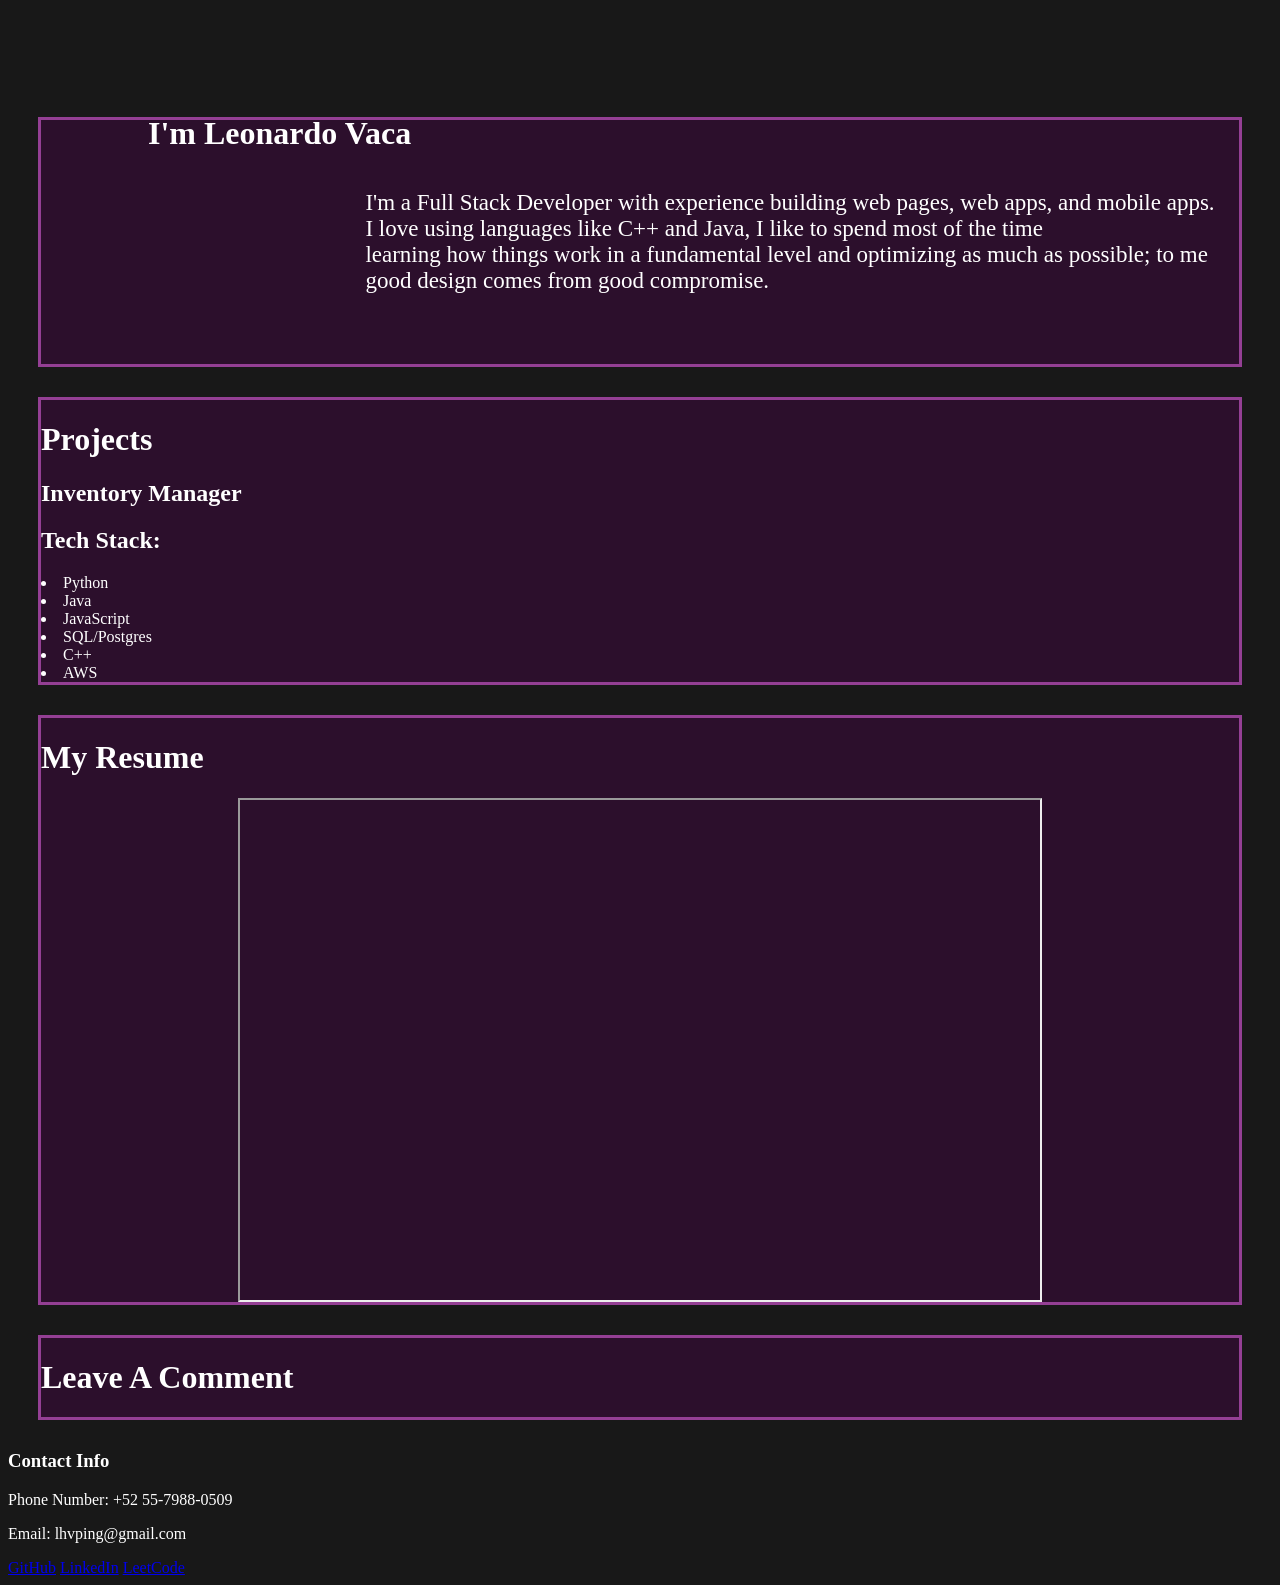
==== commit 293b8633: "Added Project "Iventory Manager"" ====
--- a/index.html
+++ b/index.html
@@ -24,6 +24,16 @@
         </div>
         <div id="Git" class="Subsection">
             <h1>Projects</h1>
+            <div id="FstProject" class="Projects">
+                <h2>Inventory Manager</h2>
+                <h2>Tech Stack:</h2>
+                <li>Python</li>
+                <li>Java</li>
+                <li>JavaScript</li>
+                <li>SQL/Postgres</li>
+                <li>C++</li>
+                <li>AWS</li>
+            </div>
         </div>
         <div id="CV" class="Subsection">
             <h1>My Resume</h1>
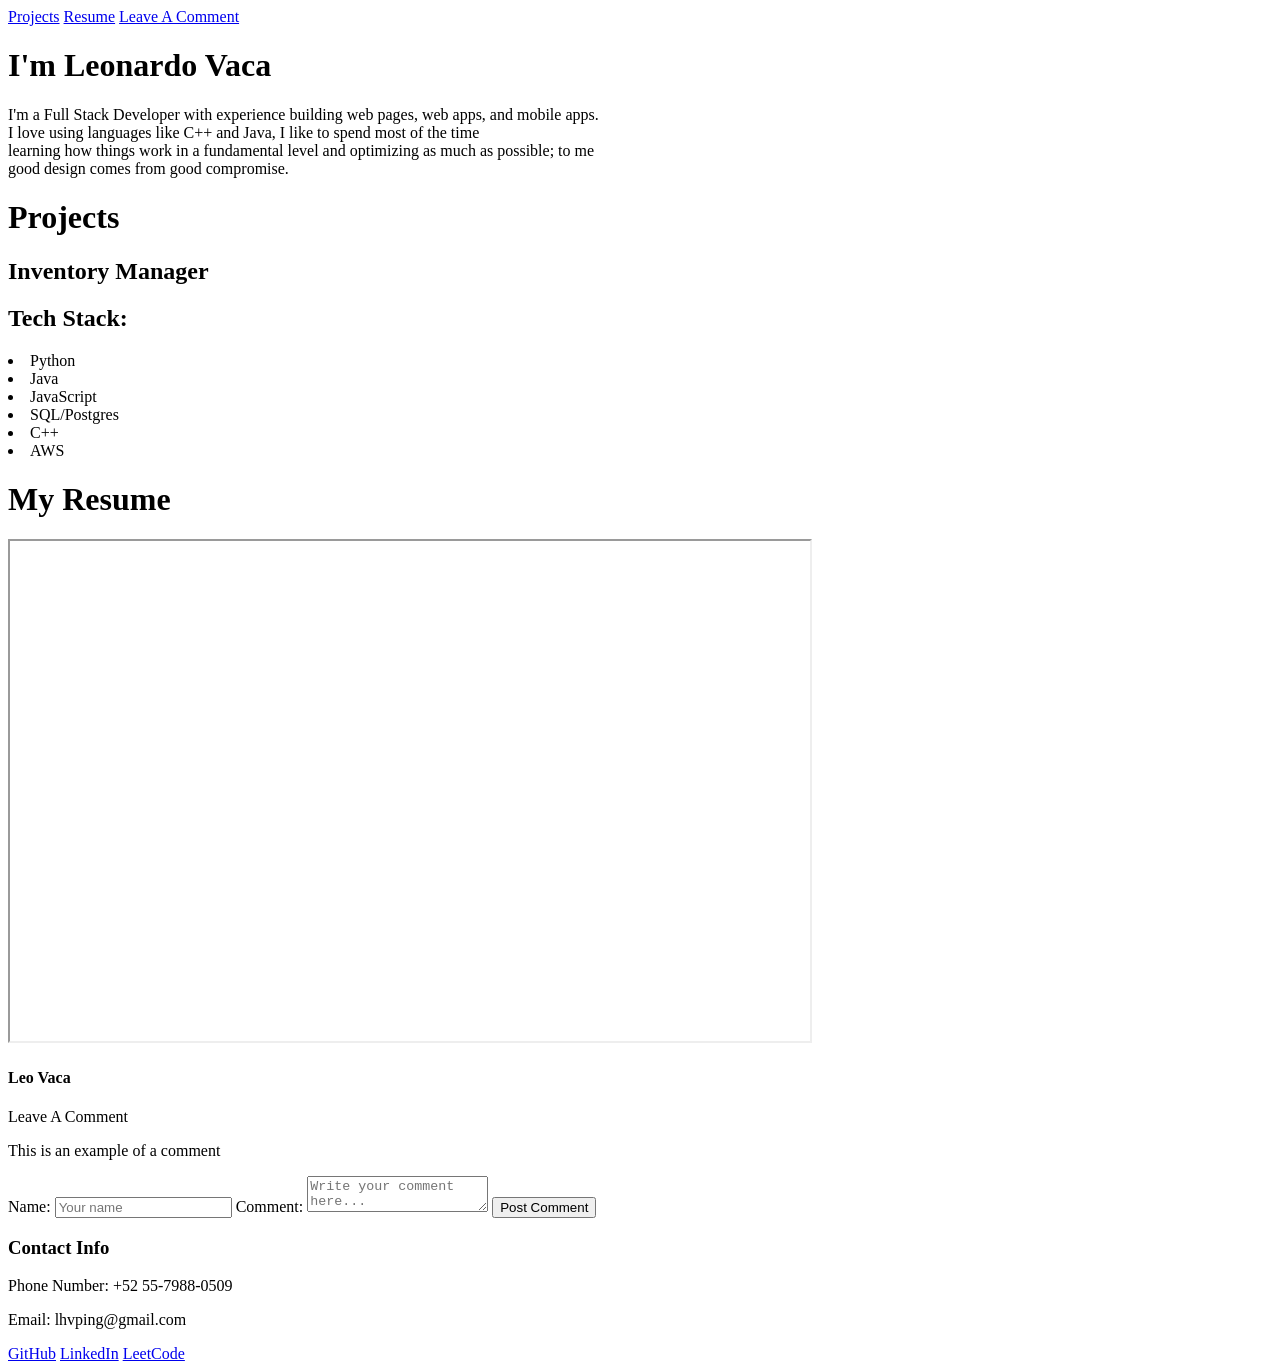
==== commit 10dd1a92: "Added a comment section and enhanced code readability" ====
--- a/index.html
+++ b/index.html
@@ -11,19 +11,36 @@
         <link rel="stylesheet" href="Style.css">
     </head>
     <body>
+
+        <header>
+
+            <nav>
+                <a href="#Git">Projects</a>
+                <a href="#CV">Resume</a>
+                <a href="#Comments">Leave A Comment</a>
+            </nav>
+
+        </header>
+
         <h1 id="MyName">
             I'm Leonardo Vaca
         </h1>
+
         <div id="myInfo" class="Subsection">
+
             <p id="WhoIsLeo">
                 I'm a Full Stack Developer with experience building web pages, web apps, and mobile apps. <br>
                 I love using languages like C++ and Java, I like to spend most of the time <br>
                 learning how things work in a fundamental level and optimizing as much as possible; to me <br>
                 good design comes from good compromise. <br>
             </p>
+
         </div>
+
         <div id="Git" class="Subsection">
+            
             <h1>Projects</h1>
+
             <div id="FstProject" class="Projects">
                 <h2>Inventory Manager</h2>
                 <h2>Tech Stack:</h2>
@@ -34,21 +51,54 @@
                 <li>C++</li>
                 <li>AWS</li>
             </div>
+        
         </div>
+
         <div id="CV" class="Subsection">
+
             <h1>My Resume</h1>
             <iframe id="CVSDE" src="CV.pdf" height="500px" width="800px"></iframe>
+
         </div>
+
         <div id="Comments" class="Subsection">
-            <h1>Leave A Comment</h1>
+            
+            <h4>Leo Vaca</h4>
+            <p>Leave A Comment</p>
+
+            <div class="Comment-section">
+
+                <div class="Comment-list">
+                    <div class="Single-comment">
+                        <p>This is an example of a comment</p>
+                    </div>
+                </div>
+
+                <form class="Comment-form">
+
+                    <label for="username">Name:</label>
+                    <input type="text" id="username" name="name" required placeholder="Your name">
+
+                    <label for="user-comment">Comment:</label>
+                    <textarea id="user-comment" name="comment" required placeholder="Write your comment here..."></textarea>
+                    
+                    <button type="submit">Post Comment</button>
+                </form>
+
+            </div>
+
         </div>
         <footer id="Bottom">
+
             <h3>Contact Info</h3>
+
             <p>Phone Number: +52 55-7988-0509</p>
             <p>Email: lhvping@gmail.com</p>
             <a href="https://github.com/LeonardoMiraVaca">GitHub</a>
             <a href="https://www.linkedin.com/in/leonardo-vaca2578/">LinkedIn</a>
             <a href="https://leetcode.com/u/LeonardoMVaca/">LeetCode</a>
+
         </footer>
+
     </body>
 </html>
